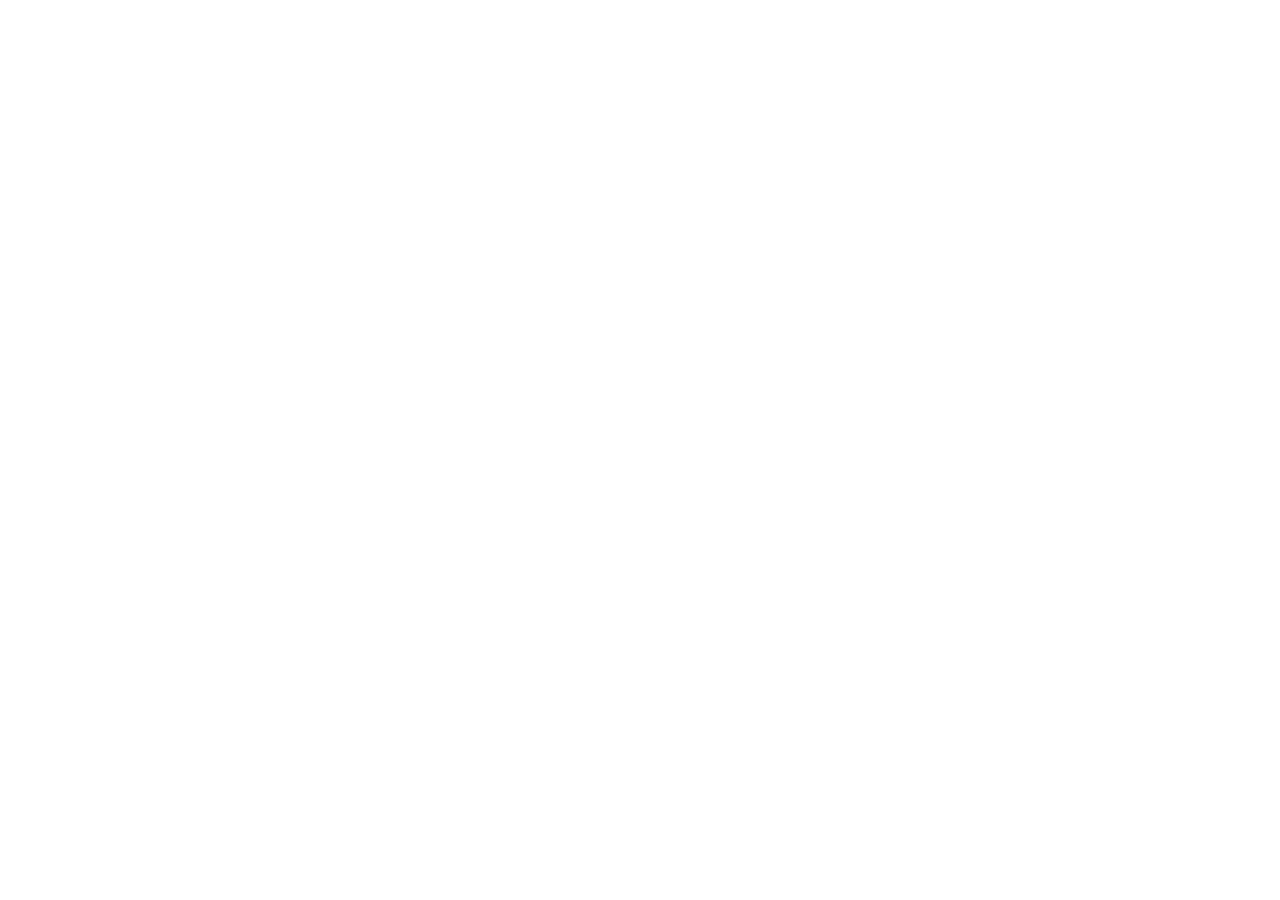
==== index.html @ eb5ae5bf "feat: adiciona arquivos css" ====
<!DOCTYPE html>
<html lang="pt-br">
<head>
    <meta charset="UTF-8">
    <meta name="viewport" content="width=device-width, initial-scale=1.0">

    <link rel="stylesheet" href="./css/reset.css">
    <link rel="stylesheet" href="./css/base.css">
    <link rel="stylesheet" href="./css/layout.css">

    <title>SintaxWear | E-commerce de Tênis</title>
</head>
<body>

    <!-- Header: Logo e Navegação -->
    <header class="site-header">
    </header>

    <main class="main-content">
        <!-- Seção Hero: Impacto inicial e Banner -->
        <section class="hero-section">
            <!-- Conteúdo do Hero -->
        </section>

        <!-- Seção de Categorias: Filtragem por tipo de tênis -->
        <section class="categories-section">
            <!-- Cards de Categorias -->
        </section>

        <!-- Grid de Produtos: Vitrine de destaques -->
        <section class="product-showcase">
            <!-- Grid de Produtos -->
        </section>
    </main>

    <!-- Footer: Contatos e Links Úteis -->
    <footer class="main-footer">
    </footer>

</body>
</html>
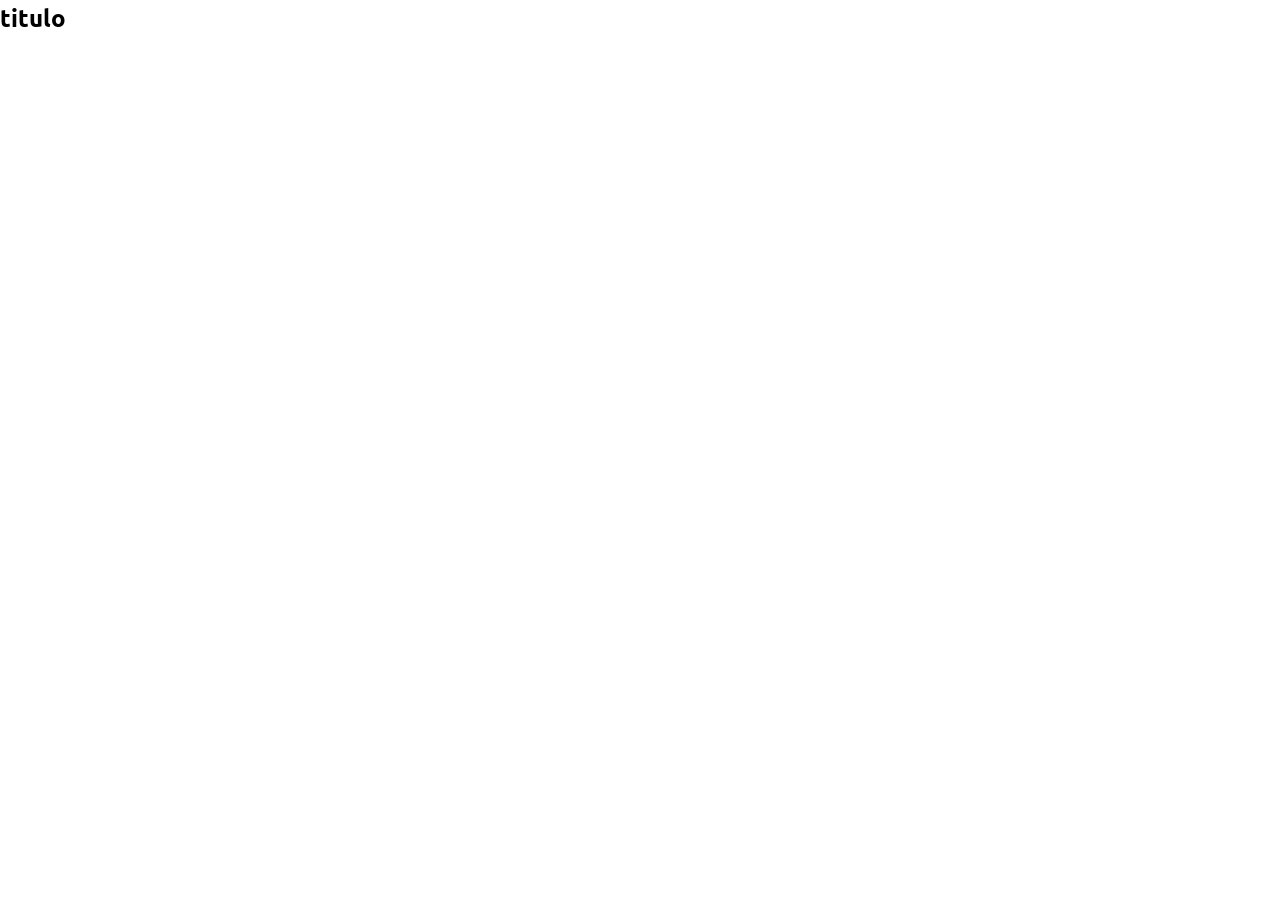
==== commit a6409201: "feat: adiciona CSS de variáveis e fonte Ubuntu" ====
--- a/index.html
+++ b/index.html
@@ -5,6 +5,7 @@
     <meta name="viewport" content="width=device-width, initial-scale=1.0">
 
     <link rel="stylesheet" href="./css/reset.css">
+    <link rel="stylesheet" href="./css/variables.css">
     <link rel="stylesheet" href="./css/base.css">
     <link rel="stylesheet" href="./css/layout.css">
 
@@ -20,6 +21,7 @@
         <!-- Seção Hero: Impacto inicial e Banner -->
         <section class="hero-section">
             <!-- Conteúdo do Hero -->
+             <h1>titulo</h1>
         </section>
 
         <!-- Seção de Categorias: Filtragem por tipo de tênis -->
--- a/css/variables.css
+++ b/css/variables.css
@@ -0,0 +1,5 @@
+@import url('https://fonts.googleapis.com/css2?family=Ubuntu:ital,wght@0,300;0,400;0,500;0,700;1,300;1,400;1,500;1,700&display=swap');
+
+:root{
+    --fonte-principal: 'Ubuntu', sans-serif;
+}
--- a/css/base.css
+++ b/css/base.css
@@ -0,0 +1,4 @@
+/* base.css */
+body {
+    font-family: var(--fonte-principal);
+}
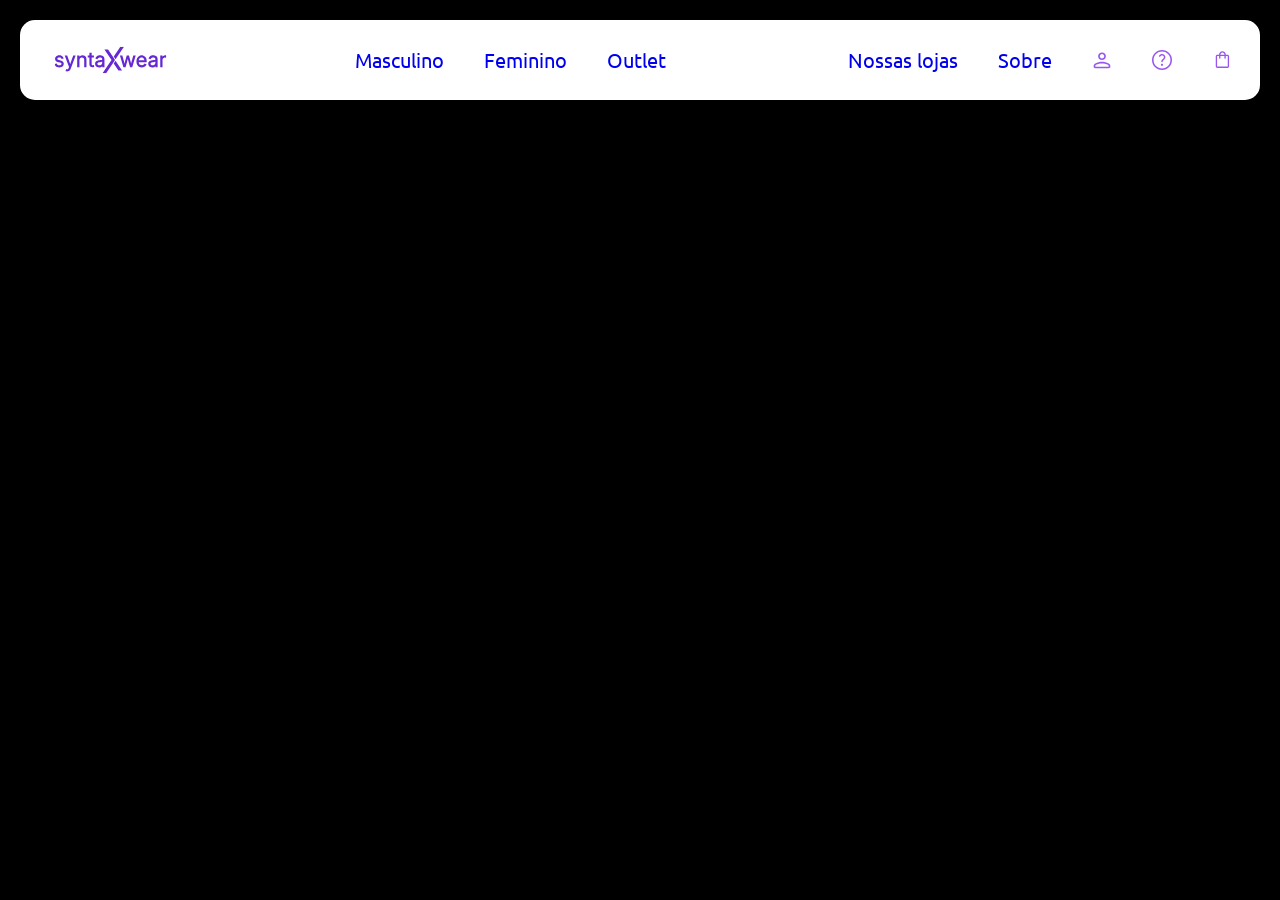
==== commit ef19a44a: "feat: adiciona header com estilização desktop" ====
--- a/index.html
+++ b/index.html
@@ -1,5 +1,6 @@
 <!DOCTYPE html>
 <html lang="pt-br">
+
 <head>
     <meta charset="UTF-8">
     <meta name="viewport" content="width=device-width, initial-scale=1.0">
@@ -8,20 +9,53 @@
     <link rel="stylesheet" href="./css/variables.css">
     <link rel="stylesheet" href="./css/base.css">
     <link rel="stylesheet" href="./css/layout.css">
+    <link rel="stylesheet" href="./css/components/header.css">
 
-    <title>SintaxWear | E-commerce de Tênis</title>
+    <title>SintaxWear Tênis e Sneakers Online</title>
 </head>
+
 <body>
 
     <!-- Header: Logo e Navegação -->
-    <header class="site-header">
+    <header class="header">
+        <h1 class="logo">
+            <a href="/" title="SintaxWear Tênis e Sneakers Online">
+                <img src="./images/logo/logo.svg" alt="SintaxWear Tênis e Sneakers Online">
+            </a>
+        </h1>
+
+        <nav class="nav-center" aria-label="Categorias Principais">
+            <ul>
+                <li><a href="#">Masculino</a></li>
+                <li><a href="#">Feminino</a></li>
+                <li><a href="#">Outlet</a></li>
+            </ul>
+        </nav>
+
+        <nav class="nav-right" aria-label="Acesso rápido">
+            <ul>
+                <li><a href="#">Nossas lojas</a></li>
+                <li><a href="#">Sobre</a></li>
+                <li><a href="#" title="Minha Conta" class="icon-link">
+                        <img src="./images/icons/user.svg" alt="Minha Conta">
+                    </a>
+                </li>
+                <li><a href="#" title="Ajuda" class="icon-link">
+                        <img src="./images/icons/help.svg" alt="Ajuda">
+                    </a>
+                </li>
+                <li><a href="#" title="Carrinho de Compras" class="icon-link">
+                        <img src="./images/icons/bag.svg" alt="Carrinho">
+                    </a>
+                </li>
+            </ul>
+        </nav>
     </header>
 
     <main class="main-content">
         <!-- Seção Hero: Impacto inicial e Banner -->
         <section class="hero-section">
             <!-- Conteúdo do Hero -->
-             <h1>titulo</h1>
         </section>
 
         <!-- Seção de Categorias: Filtragem por tipo de tênis -->
@@ -40,4 +74,5 @@
     </footer>
 
 </body>
+
 </html>
--- a/css/variables.css
+++ b/css/variables.css
@@ -2,4 +2,5 @@
 
 :root{
     --fonte-principal: 'Ubuntu', sans-serif;
+    color: #333333;
 }
--- a/css/base.css
+++ b/css/base.css
@@ -1,4 +1,5 @@
 /* base.css */
 body {
     font-family: var(--fonte-principal);
+    background-color: #000000;
 }
--- a/css/components/header.css
+++ b/css/components/header.css
@@ -0,0 +1,54 @@
+/* header.css */
+.header {
+    /* gerar o efeito do menu estar sobreposto ao banner. */
+    position: fixed;
+    /* Centralizar o  menu horizontalmente */
+    top: 20px;
+    left: 50%;
+    transform: translate(-50%);
+    /* Dando uma largura para o menu, ele ocupa 100% da largura da tela, mas com um recuo de 20px em cada lado, totalizando 40px de acordo como o figma. */
+    width: calc(100% - 40px);
+    border-radius: 15px;
+    /* Quando utilizamos o position é interessante usar o z-index para garantir que o elemento fique acima dos outros elementos da página, evitando que ele seja ocultado por outros elementos. O eixo z é a profundidade. */
+    z-index: 999;
+    display: flex;
+    justify-content: space-between;
+    align-items: center;
+    padding: 20px 28px;
+    background-color: #ffffff;
+}
+
+.logo img {
+    height: 40px;
+}
+
+.nav-center ul {
+    list-style: none;
+    display: flex;
+    gap: 2.5rem;
+}
+
+.nav-center a,
+.nav-right a {
+    font-size: 1.25rem;
+}
+
+.nav-center a:hover,
+.nav-right a:hover {
+    color: #7c3aed;
+}
+
+.nav-right ul {
+    display: flex;
+    align-items: center;
+    gap: 2.5rem;
+}
+
+.nav-right img {
+    height: 20px;
+}
+
+
+.nav-right a:hover img {
+    opacity: 0.7;
+}
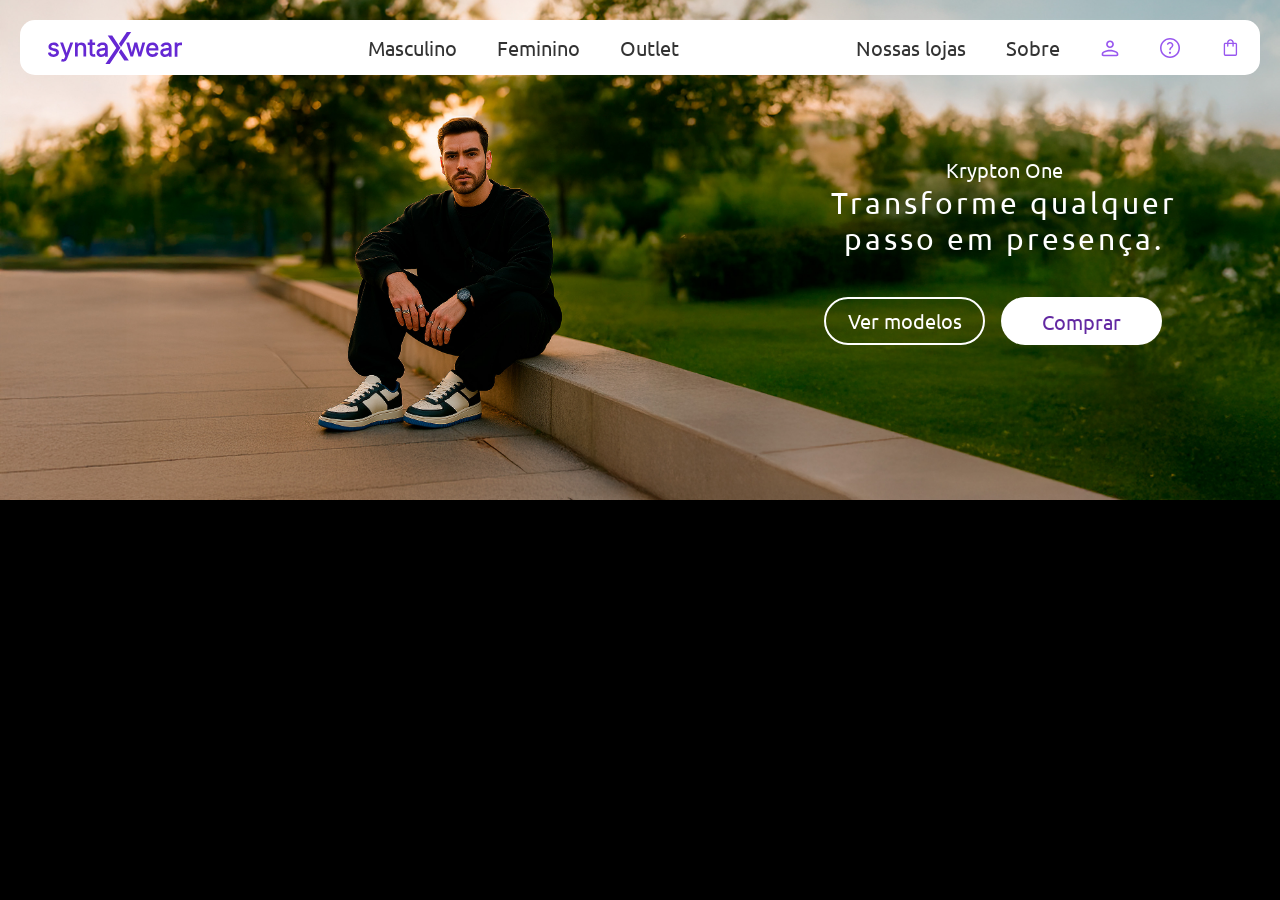
==== commit f75ae504: "feat: adiciona o hero na página" ====
--- a/index.html
+++ b/index.html
@@ -10,6 +10,7 @@
     <link rel="stylesheet" href="./css/base.css">
     <link rel="stylesheet" href="./css/layout.css">
     <link rel="stylesheet" href="./css/components/header.css">
+    <link rel="stylesheet" href="./css/components/hero.css">
 
     <title>SintaxWear Tênis e Sneakers Online</title>
 </head>
@@ -55,7 +56,19 @@
     <main class="main-content">
         <!-- Seção Hero: Impacto inicial e Banner -->
         <section class="hero-section">
-            <!-- Conteúdo do Hero -->
+            <div class="hero-overlay">
+                <!-- Conteúdo do Hero -->
+                <div class="hero-content">
+                    <span class="hero-subtitle">Krypton One</span>
+                    <h2 class="hero-title">Transforme qualquer passo em presença.</h2>
+                    <div class="hero-buttons">
+                        <!-- A classe btn-outline é para o botão que não está transparente. -->
+                        <a class="btn btn-outline" href="#">Ver modelos</a>
+                        <!-- A classe btn-filled é para o botão que está preenchido com a cor branca(ou outra cor). -->
+                        <a class="btn btn-filled" href="#">Comprar</a>
+                    </div>
+                </div>
+            </div>
         </section>
 
         <!-- Seção de Categorias: Filtragem por tipo de tênis -->
--- a/css/components/header.css
+++ b/css/components/header.css
@@ -14,12 +14,12 @@
     display: flex;
     justify-content: space-between;
     align-items: center;
-    padding: 20px 28px;
+    padding: 0.225rem 1.25rem;
     background-color: #ffffff;
 }
 
 .logo img {
-    height: 40px;
+    height: 48px;
 }
 
 .nav-center ul {
@@ -31,6 +31,7 @@
 .nav-center a,
 .nav-right a {
     font-size: 1.25rem;
+    color: #333333;
 }
 
 .nav-center a:hover,
--- a/css/components/hero.css
+++ b/css/components/hero.css
@@ -0,0 +1,68 @@
+/* hero.css */
+.hero-section {
+    background: url(../../images/banners/hero.jpg) no-repeat center;
+    background-size: cover;
+
+    height: 500px;
+    position: relative;
+}
+
+.hero-overlay {
+    width: 100%;
+    height: 100%;
+    display: flex;
+    align-items: center;
+    justify-content:  flex-end;
+    padding: 0 6rem;
+}
+
+.hero-content {
+    color: #ffffff;
+    max-width: 360px;
+    text-align: center;
+}
+
+.hero-buttons {
+    display: flex;
+    gap: 16px;
+}
+
+.hero-content .hero-title {
+    font-size: 1.87rem;
+    margin-bottom: 40px;
+    font-weight: 400;
+    line-height: 36px;
+    letter-spacing: 3px;
+}
+
+.hero-content .hero-subtitle {
+    font-size: 1.25rem;
+    font-weight: 400;
+}
+
+.btn {
+    font-size: 1.25rem;
+    width: 161px;
+    height: 48px;
+    border-radius: 25px;
+    color: #ffffff;
+    font-weight: 400;
+    padding: 10px 20px;
+    transition: background-color 0.3s, border 0.3s;
+}
+
+.btn-outline {
+    background-color: transparent;
+    border: 2px solid #ffffff;
+    line-height: 23px;
+}
+
+.btn-filled {
+    background-color: #ffffff;
+    color: #6329a2;
+}
+
+.btn:hover {
+    background-color: #6329a2;
+    color: #ffffff;
+    border-color: #6329a2;
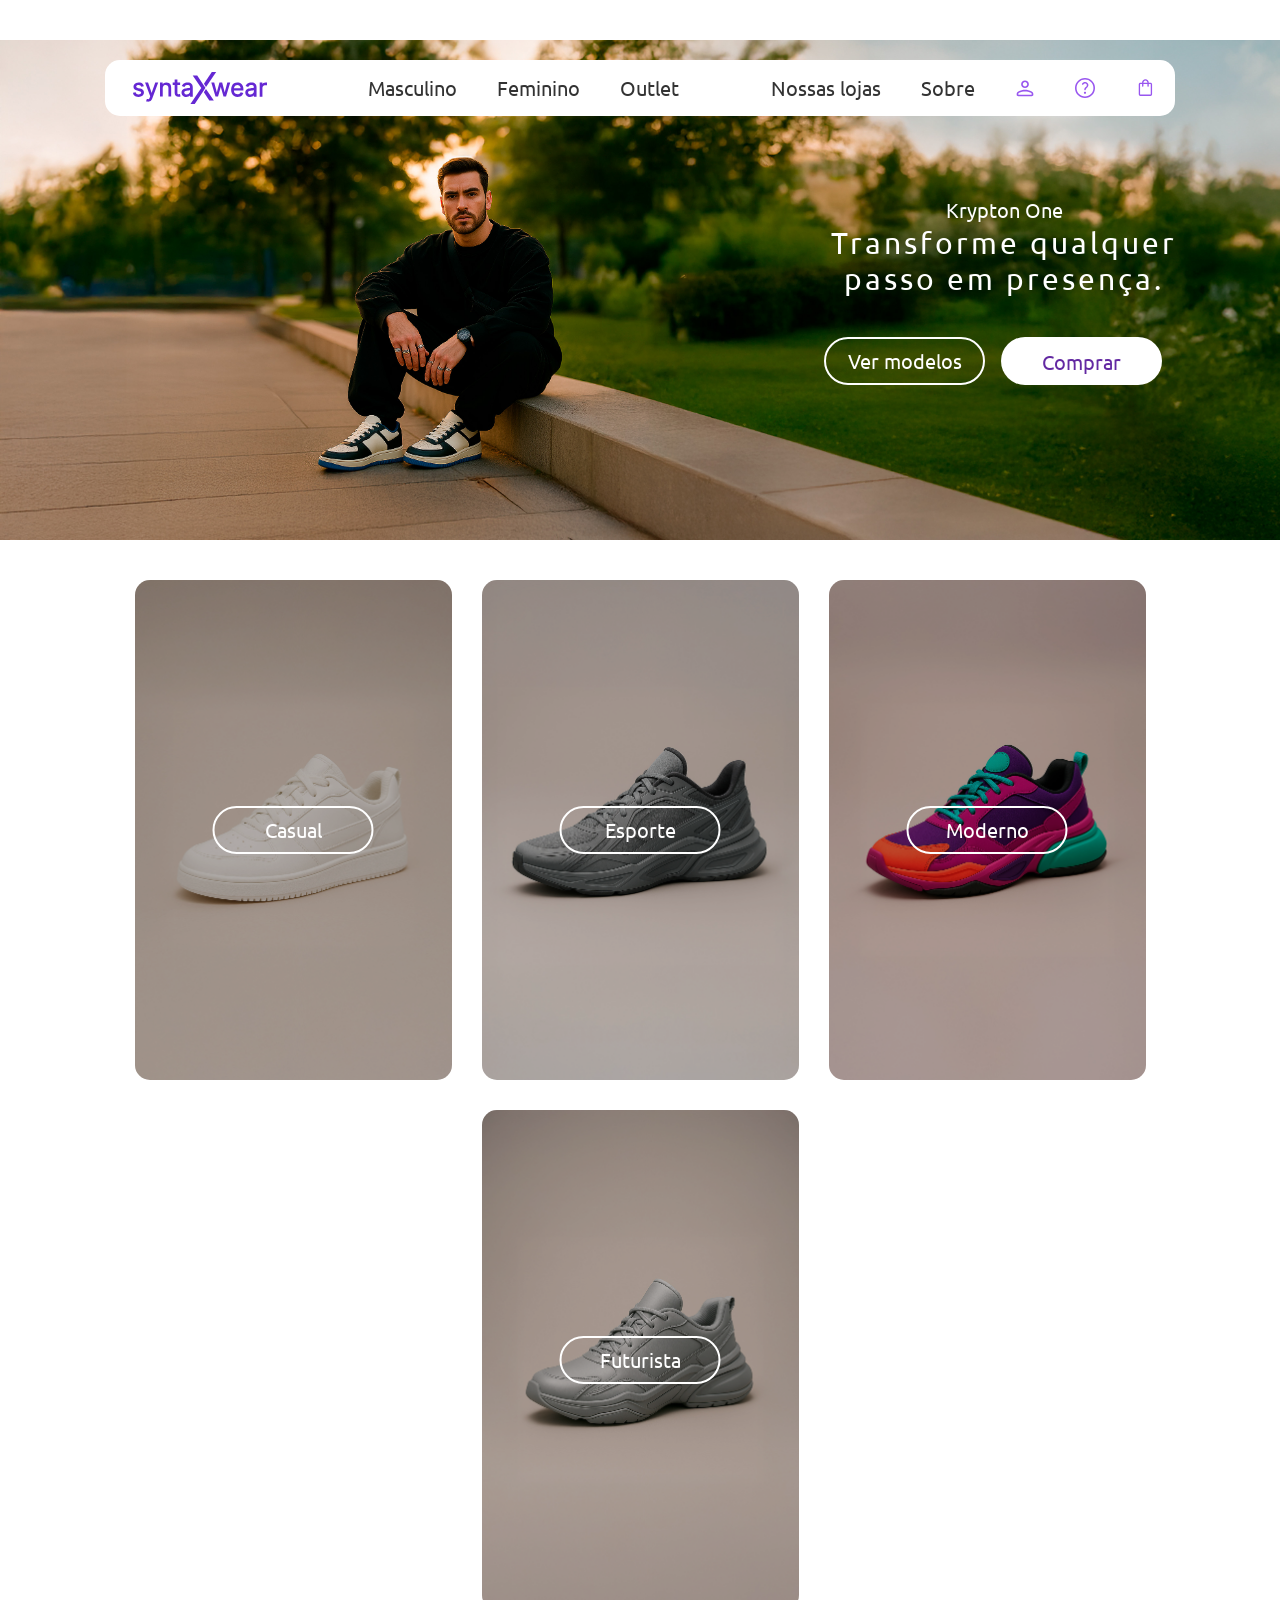
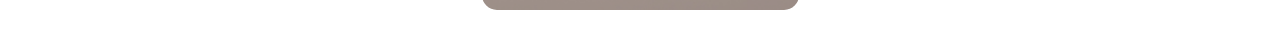
==== commit 8a277101: "feat: adiciona seção de categorias" ====
--- a/index.html
+++ b/index.html
@@ -4,15 +4,18 @@
 <head>
     <meta charset="UTF-8">
     <meta name="viewport" content="width=device-width, initial-scale=1.0">
+    <title>SintaxWear Tênis e Sneakers Online</title>
+    <meta name="description"
+        content="Compre os melhores tênis e sneakers online na SintaxWear. Encontre os lançamentos mais quentes, ofertas exclusivas e uma variedade de estilos para todos os gostos. Sua jornada para o par perfeito começa aqui!">
 
     <link rel="stylesheet" href="./css/reset.css">
     <link rel="stylesheet" href="./css/variables.css">
     <link rel="stylesheet" href="./css/base.css">
     <link rel="stylesheet" href="./css/layout.css">
+
     <link rel="stylesheet" href="./css/components/header.css">
     <link rel="stylesheet" href="./css/components/hero.css">
-
-    <title>SintaxWear Tênis e Sneakers Online</title>
+    <link rel="stylesheet" href="./css/components/product-category.css">
 </head>
 
 <body>
@@ -74,6 +77,30 @@
         <!-- Seção de Categorias: Filtragem por tipo de tênis -->
         <section class="categories-section">
             <!-- Cards de Categorias -->
+            <div class="category-card casual">
+                <a href="#" class="category-link">
+                    <span class="overlay"></span>
+                    <span class="category-name btn btn-outline">Casual</span>
+                </a>
+            </div>
+            <div class="category-card esporte">
+                <a href="#" class="category-link">
+                    <span class="overlay"></span>
+                    <span class="category-name btn btn-outline">Esporte</span>
+                </a>
+            </div>
+            <div class="category-card moderno">
+                <a href="#" class="category-link">
+                    <span class="overlay"></span>
+                    <span class="category-name btn btn-outline">Moderno</span>
+                </a>
+            </div>
+            <div class="category-card futurista">
+                <a href="#" class="category-link">
+                    <span class="overlay"></span>
+                    <span class="category-name btn btn-outline">Futurista</span>
+                </a>
+            </div>
         </section>
 
         <!-- Grid de Produtos: Vitrine de destaques -->
--- a/css/base.css
+++ b/css/base.css
@@ -1,5 +1,39 @@
 /* base.css */
 body {
     font-family: var(--fonte-principal);
-    background-color: #000000;
+    background-color: #ffffff;
+}
+
+main{
+    padding: 2.5rem 0 0;
+    max-width: 1360px;
+    margin: 0 auto;
+}
+
+.btn {
+    font-size: 1.25rem;
+    width: 161px;
+    height: 48px;
+    border-radius: 25px;
+    color: #ffffff;
+    font-weight: 400;
+    padding: 10px 20px;
+    transition: background-color 0.3s, border 0.3s;
+}
+
+.btn-outline {
+    background-color: transparent;
+    border: 2px solid #ffffff;
+    line-height: 23px;
+}
+
+.btn-filled {
+    background-color: #ffffff;
+    color: #6329a2;
+}
+
+.btn:hover {
+    background-color: #6329a2;
+    color: #ffffff;
+    border-color: #6329a2;
 }
--- a/css/components/header.css
+++ b/css/components/header.css
@@ -3,18 +3,18 @@
     /* gerar o efeito do menu estar sobreposto ao banner. */
     position: fixed;
     /* Centralizar o  menu horizontalmente */
-    top: 20px;
+    top: 60px;
     left: 50%;
     transform: translate(-50%);
     /* Dando uma largura para o menu, ele ocupa 100% da largura da tela, mas com um recuo de 20px em cada lado, totalizando 40px de acordo como o figma. */
-    width: calc(100% - 40px);
+    width: calc(100% - 210px);
     border-radius: 15px;
     /* Quando utilizamos o position é interessante usar o z-index para garantir que o elemento fique acima dos outros elementos da página, evitando que ele seja ocultado por outros elementos. O eixo z é a profundidade. */
     z-index: 999;
     display: flex;
     justify-content: space-between;
     align-items: center;
-    padding: 0.225rem 1.25rem;
+    padding: 0.265rem 1.25rem;
     background-color: #ffffff;
 }
 
--- a/css/components/hero.css
+++ b/css/components/hero.css
@@ -38,31 +38,4 @@
 .hero-content .hero-subtitle {
     font-size: 1.25rem;
     font-weight: 400;
-}
-
-.btn {
-    font-size: 1.25rem;
-    width: 161px;
-    height: 48px;
-    border-radius: 25px;
-    color: #ffffff;
-    font-weight: 400;
-    padding: 10px 20px;
-    transition: background-color 0.3s, border 0.3s;
-}
-
-.btn-outline {
-    background-color: transparent;
-    border: 2px solid #ffffff;
-    line-height: 23px;
-}
-
-.btn-filled {
-    background-color: #ffffff;
-    color: #6329a2;
-}
-
-.btn:hover {
-    background-color: #6329a2;
-    color: #ffffff;
-    border-color: #6329a2;+}
--- a/css/components/product-category.css
+++ b/css/components/product-category.css
@@ -0,0 +1,55 @@
+/* product-category.css */
+.categories-section{
+    background-color: #ffffff;
+    padding-top: 40px;
+    padding-bottom: 40px;
+    display: flex;
+    flex-wrap: wrap;
+    justify-content: center;
+    gap:30px;
+}
+
+.category-card{
+    position: relative;
+    width: 317px;
+    height: 500px;
+    border-radius: 15px;
+    overflow: hidden;
+}
+
+.overlay{
+    position: absolute;
+    inset: 0;
+    background-color: rgba(0, 0, 0, 0.25);
+    z-index: 1;
+}
+
+.category-name{
+    position: absolute;
+    left: 50%;
+    top: 50%;
+    transform: translate(-50%, -50%);
+    z-index: 2;
+    font-size: 1.25rem;
+    text-align: center;
+}
+
+.casual{
+    background: url(../../images/products/casual.jpg) no-repeat center;
+    background-size: cover;
+}
+
+.moderno{
+    background: url(../../images/products/moderno.jpg) no-repeat center;
+    background-size: cover;
+}
+
+.esporte{
+    background: url(../../images/products/esporte.jpg) no-repeat center;
+    background-size: cover;
+}
+
+.futurista{
+    background: url(../../images/products/futurista.jpg) no-repeat center;
+    background-size: cover;
+}
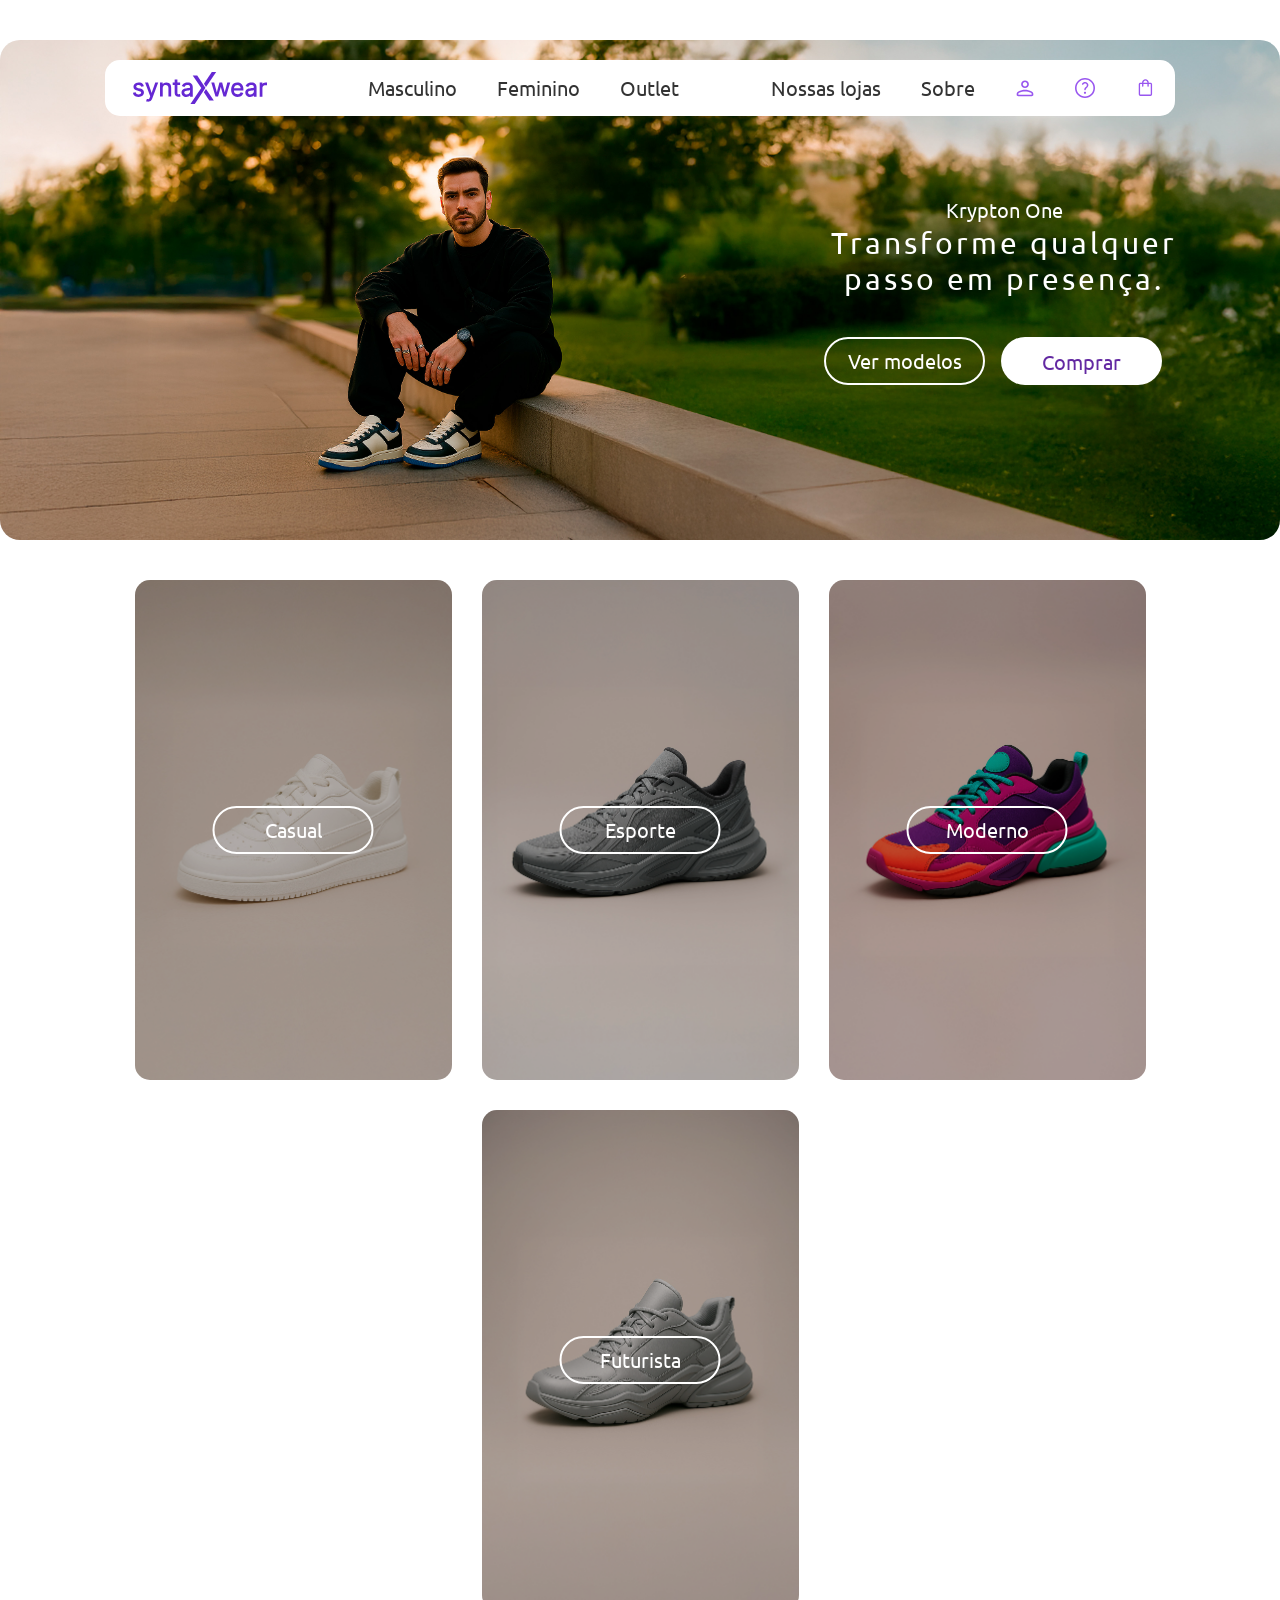
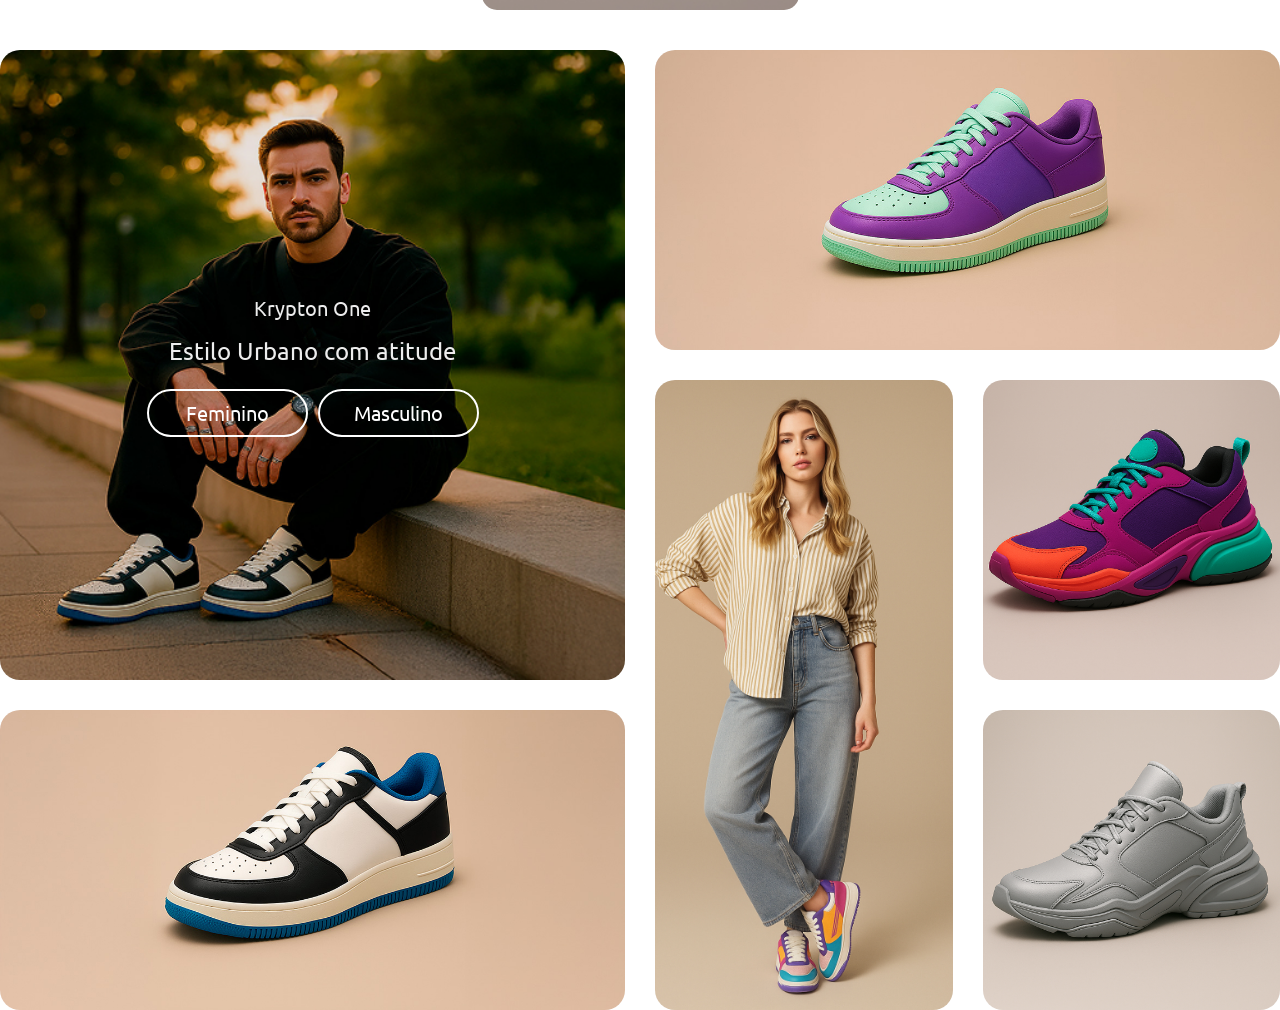
==== commit 92be13b6: "feat: adiciona seção de grid de produtos" ====
--- a/index.html
+++ b/index.html
@@ -16,6 +16,7 @@
     <link rel="stylesheet" href="./css/components/header.css">
     <link rel="stylesheet" href="./css/components/hero.css">
     <link rel="stylesheet" href="./css/components/product-category.css">
+    <link rel="stylesheet" href="css/components/product-grid.css">
 </head>
 
 <body>
@@ -56,7 +57,7 @@
         </nav>
     </header>
 
-    <main class="main-content">
+    <main>
         <!-- Seção Hero: Impacto inicial e Banner -->
         <section class="hero-section">
             <div class="hero-overlay">
@@ -103,9 +104,23 @@
             </div>
         </section>
 
-        <!-- Grid de Produtos: Vitrine de destaques -->
-        <section class="product-showcase">
-            <!-- Grid de Produtos -->
+        <!-- Products Grid -->
+        <section class="grid-section">
+            <div class="card highlight">
+                <div class="top1-content">
+                    <h3 class="card-title">Krypton One</h3>
+                    <p class="card-subtitle">Estilo Urbano com atitude</p>
+                    <div class="cta-group">
+                        <a href="#" class="btn btn-outline">Feminino</a>
+                        <a href="#" class="btn btn-outline">Masculino</a>
+                    </div>
+                </div>
+            </div>
+            <div class="card sneaker-purple"></div>
+            <div class="card model"></div>
+            <div class="card sneaker-color"></div>
+            <div class="card sneaker-white"></div>
+            <div class="card sneaker-silver"></div>
         </section>
     </main>
 
--- a/css/components/hero.css
+++ b/css/components/hero.css
@@ -5,6 +5,7 @@
 
     height: 500px;
     position: relative;
+    border-radius: 20px;
 }
 
 .hero-overlay {
--- a/css/components/product-category.css
+++ b/css/components/product-category.css
@@ -30,7 +30,6 @@
     top: 50%;
     transform: translate(-50%, -50%);
     z-index: 2;
-    font-size: 1.25rem;
     text-align: center;
 }
 
--- a/css/components/product-grid.css
+++ b/css/components/product-grid.css
@@ -0,0 +1,78 @@
+/* product grid.css */
+
+.card{
+    background-position: center;
+    background-size: cover;
+    background-repeat: no-repeat;
+    position: relative;
+    border-radius: 20px;
+    overflow: hidden;
+}
+
+.highlight{
+    grid-area: highlight;
+    background-image: url(../../images/products/card_imagem.jpg);
+}
+
+.sneaker-purple{
+    grid-area: sneaker-purple;
+    background-image: url(../../images/products/roxo-verde-grid.jpg);
+}
+
+.model{
+    grid-area: model;
+    background-image: url(../../images/products/modelo-femino.jpg);
+}
+
+.sneaker-color{
+    grid-area: sneaker-color;
+    background-image: url(../../images/products/futurista-grid.jpg);
+}
+
+.sneaker-white{
+    grid-area: sneaker-white;
+    background-image: url(../../images/products/preto-branco-grid.jpg);
+}
+
+.sneaker-silver{
+    grid-area: sneaker-silver;
+    background-image: url(../../images/products/moderno-grid.jpg);
+}
+
+.grid-section{
+    display: grid;
+    grid-template-columns: repeat(4, 1fr);
+    grid-template-rows: repeat(3, 300px);
+    grid-template-areas:
+        "highlight highlight sneaker-purple sneaker-purple"
+        "highlight highlight model sneaker-color"
+        "sneaker-white sneaker-white model sneaker-silver";
+    gap: 30px;
+}
+
+.top1-content{
+    position: absolute;
+    left: 50%;
+    top: 50%;
+    transform: translate(-50%, -50%);
+    text-align: center;
+}
+
+.card-title{
+    color: #EDEDED;
+    font-size: 1.25rem;
+    font-weight: 400;
+    margin-bottom: 10px;
+}
+
+.card-subtitle{
+    color: #EDEDED;
+    font-size: 1.5rem;
+    font-weight: 400;
+    margin-bottom: 20px;
+}
+
+.cta-group{
+    display: flex;
+    gap: 10px;
+}
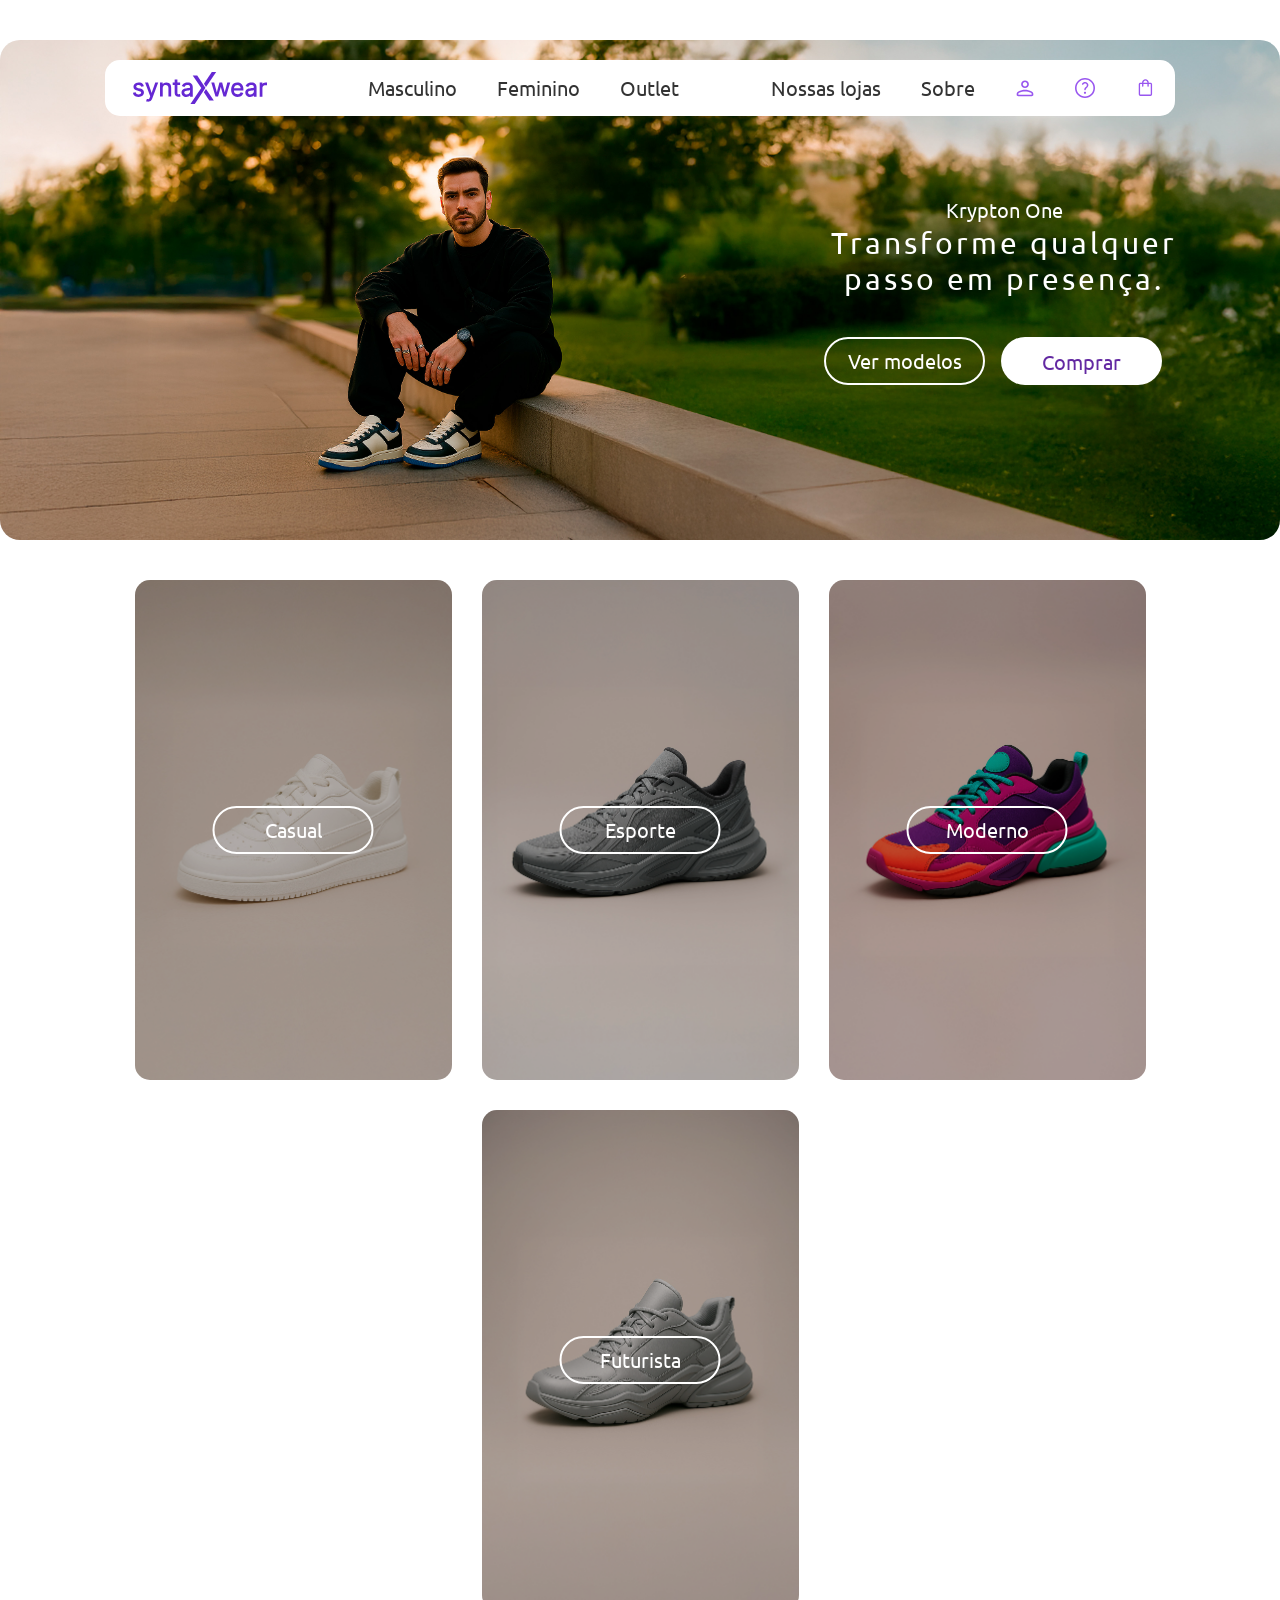
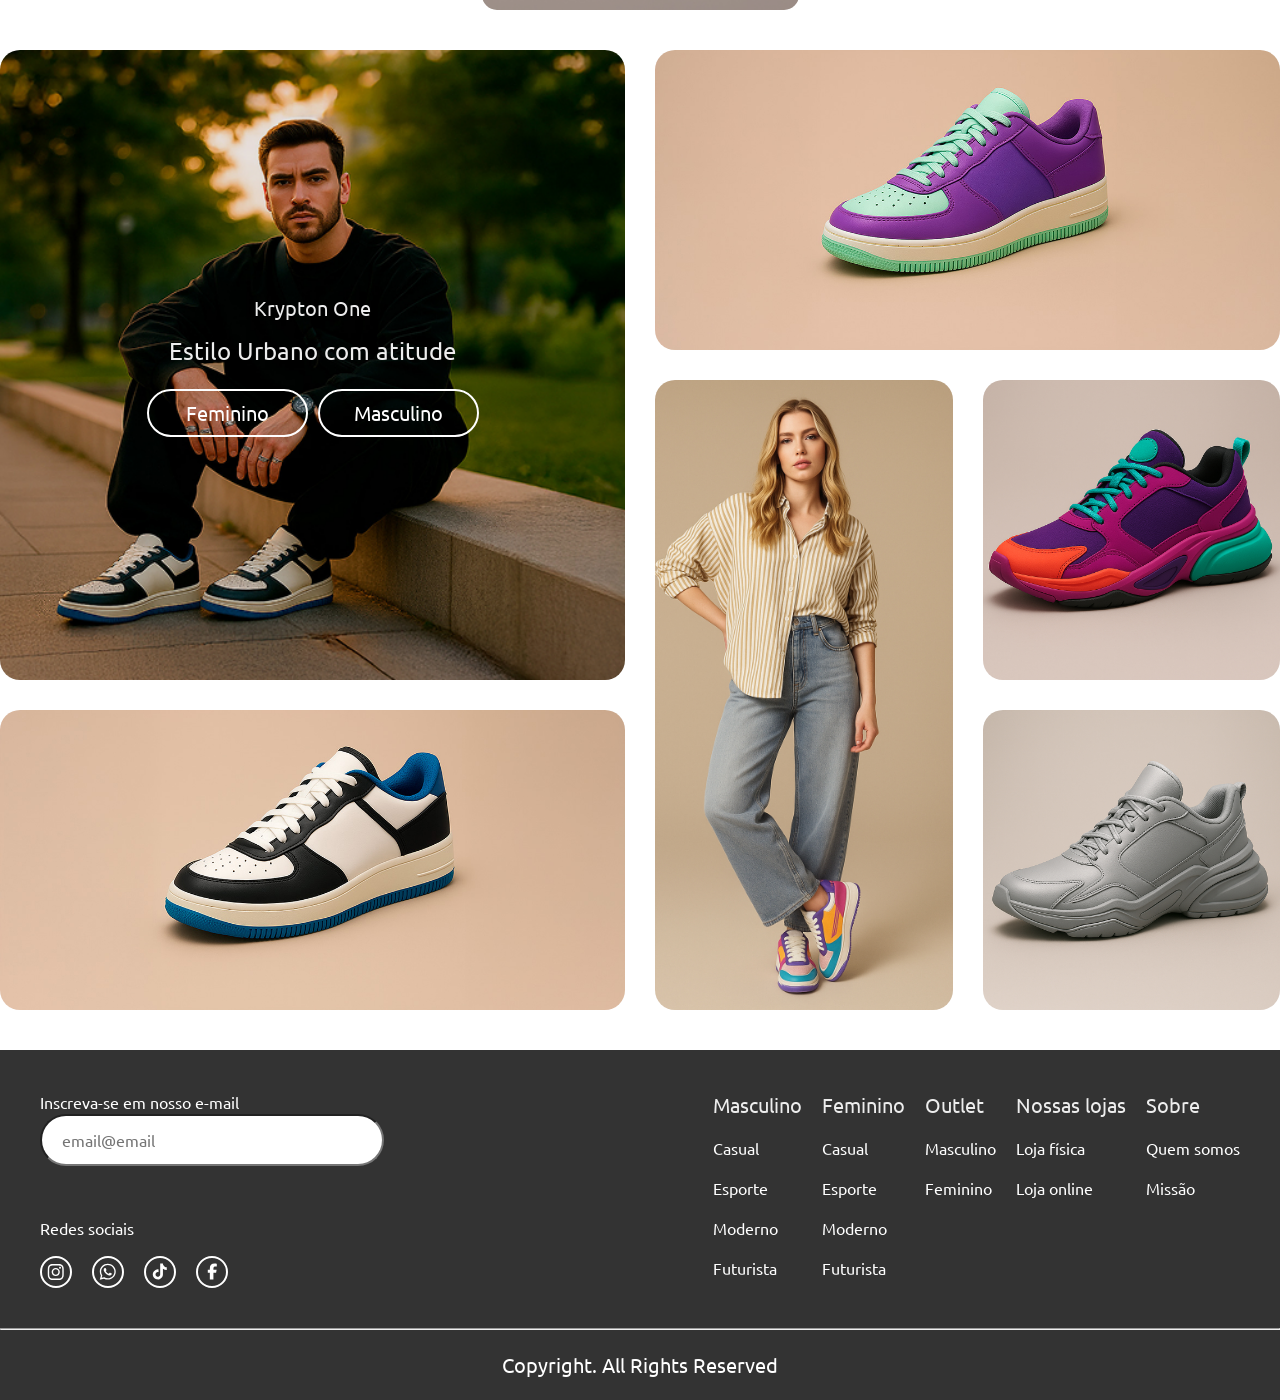
==== commit 6acdbb32: "feat: adiciona o rodapé" ====
--- a/index.html
+++ b/index.html
@@ -16,7 +16,8 @@
     <link rel="stylesheet" href="./css/components/header.css">
     <link rel="stylesheet" href="./css/components/hero.css">
     <link rel="stylesheet" href="./css/components/product-category.css">
-    <link rel="stylesheet" href="css/components/product-grid.css">
+    <link rel="stylesheet" href="./css/components/product-grid.css">
+    <link rel="stylesheet" href="./css/components/footer.css">
 </head>
 
 <body>
@@ -125,7 +126,74 @@
     </main>
 
     <!-- Footer: Contatos e Links Úteis -->
-    <footer class="main-footer">
+    <footer class="site-footer">
+        <div class="footer-content">
+            <div class="footer-right">
+                <form class="newsletter-form">
+                    <label for="newsletter-email">
+                        Inscreva-se em nosso e-mail
+                    </label>
+
+                    <input type="email" id="newsletter-email" placeholder="email@email">
+                </form>
+                <div class="footer-social">
+                    <span>Redes sociais</span>
+                    <ul>
+                        <li><a href="#"><img src="./images/icons/instagram.svg" alt="Instagram"></a></li>
+                        <li><a href="#"><img src="./images/icons/whatsapp.svg" alt="WhatsApp"></a></li>
+                        <li><a href="#"><img src="./images/icons/tiktok.svg" alt="TikTok"></a></li>
+                        <li><a href="#"><img src="./images/icons/facebook.svg" alt="Facebook"></a></li>
+                    </ul>
+                </div>
+            </div>
+            <nav class="footer-nav" id="footer">
+                <ul>
+                    <li class="footer-item">
+                        <strong>Masculino</strong>
+                        <ul>
+                            <li><a href="#">Casual</a></li>
+                            <li><a href="#">Esporte</a></li>
+                            <li><a href="#">Moderno</a></li>
+                            <li><a href="#">Futurista</a></li>
+                        </ul>
+                    </li>
+                    <li class="footer-item">
+                        <strong>Feminino</strong>
+                        <ul>
+                            <li><a href="#">Casual</a></li>
+                            <li><a href="#">Esporte</a></li>
+                            <li><a href="#">Moderno</a></li>
+                            <li><a href="#">Futurista</a></li>
+                        </ul>
+                    </li>
+                    <li class="footer-item">
+                        <strong>Outlet</strong>
+                        <ul>
+                            <li><a href="#">Masculino</a></li>
+                            <li><a href="#">Feminino</a></li>
+                        </ul>
+                    </li>
+                    <li class="footer-item">
+                        <strong>Nossas lojas</strong>
+                        <ul>
+                            <li><a href="#">Loja física</a></li>
+                            <li><a href="#">Loja online</a></li>
+                        </ul>
+                    </li>
+                    <li class="footer-item">
+                        <strong>Sobre</strong>
+                        <ul>
+                            <li><a href="#">Quem somos</a></li>
+                            <li><a href="#">Missão</a></li>
+                        </ul>
+                    </li>
+                </ul>
+            </nav>
+        </div>
+        <hr>
+        <div class="footer-copy">
+            Copyright. All Rights Reserved
+        </div>
     </footer>
 
 </body>
--- a/css/base.css
+++ b/css/base.css
@@ -5,7 +5,7 @@
 }
 
 main{
-    padding: 2.5rem 0 0;
+    padding: 2.5rem 0 2.5rem;
     max-width: 1360px;
     margin: 0 auto;
 }
--- a/css/components/footer.css
+++ b/css/components/footer.css
@@ -0,0 +1,78 @@
+/* footer.css */
+.site-footer{
+    background-color: #333333;
+    color: #ffffff;
+}
+
+.footer-content{
+    max-width: 1360px;
+    margin: 0 auto;
+    padding: 2.5rem;
+    display: flex;
+    justify-content: space-between;
+}
+
+.footer-right{
+    display: flex;
+    flex-direction: column;
+    gap: 3.125rem;
+}
+
+.footer-nav ul{
+    display: flex;
+    gap: 1.25rem;
+}
+
+.footer-nav ul ul{
+    display: flex;
+    flex-direction: column;
+    gap: 1rem;
+}
+
+.footer-nav strong{
+    color: #EDEDED;
+    font-size: 1.25rem;
+    margin-bottom: 1rem;
+    display: block;
+    font-weight: 400;
+}
+
+.footer-nav li a{
+    color: #ffffff;
+}
+
+.footer-nav li a:hover{
+    text-decoration: underline;
+}
+
+.newsletter-form input{
+    border-radius: 30px;
+    color: #aaaaaa;
+    padding: 0.75rem 1.25rem;
+    width: 21.5rem;
+}
+
+.newsletter-form{
+    display: flex;
+    flex-direction: column;
+}
+
+.footer-social span{
+    margin-bottom: 1rem;
+    display: block;
+}
+
+.footer-social ul{
+    display: flex;
+    gap: 1.25rem;
+}
+
+.footer-social li a:hover img{
+    opacity: 0.7;
+}
+
+.footer-copy{
+    font-size: 1.25rem;
+    text-align: center;
+    padding: 1.25rem 0;
+}
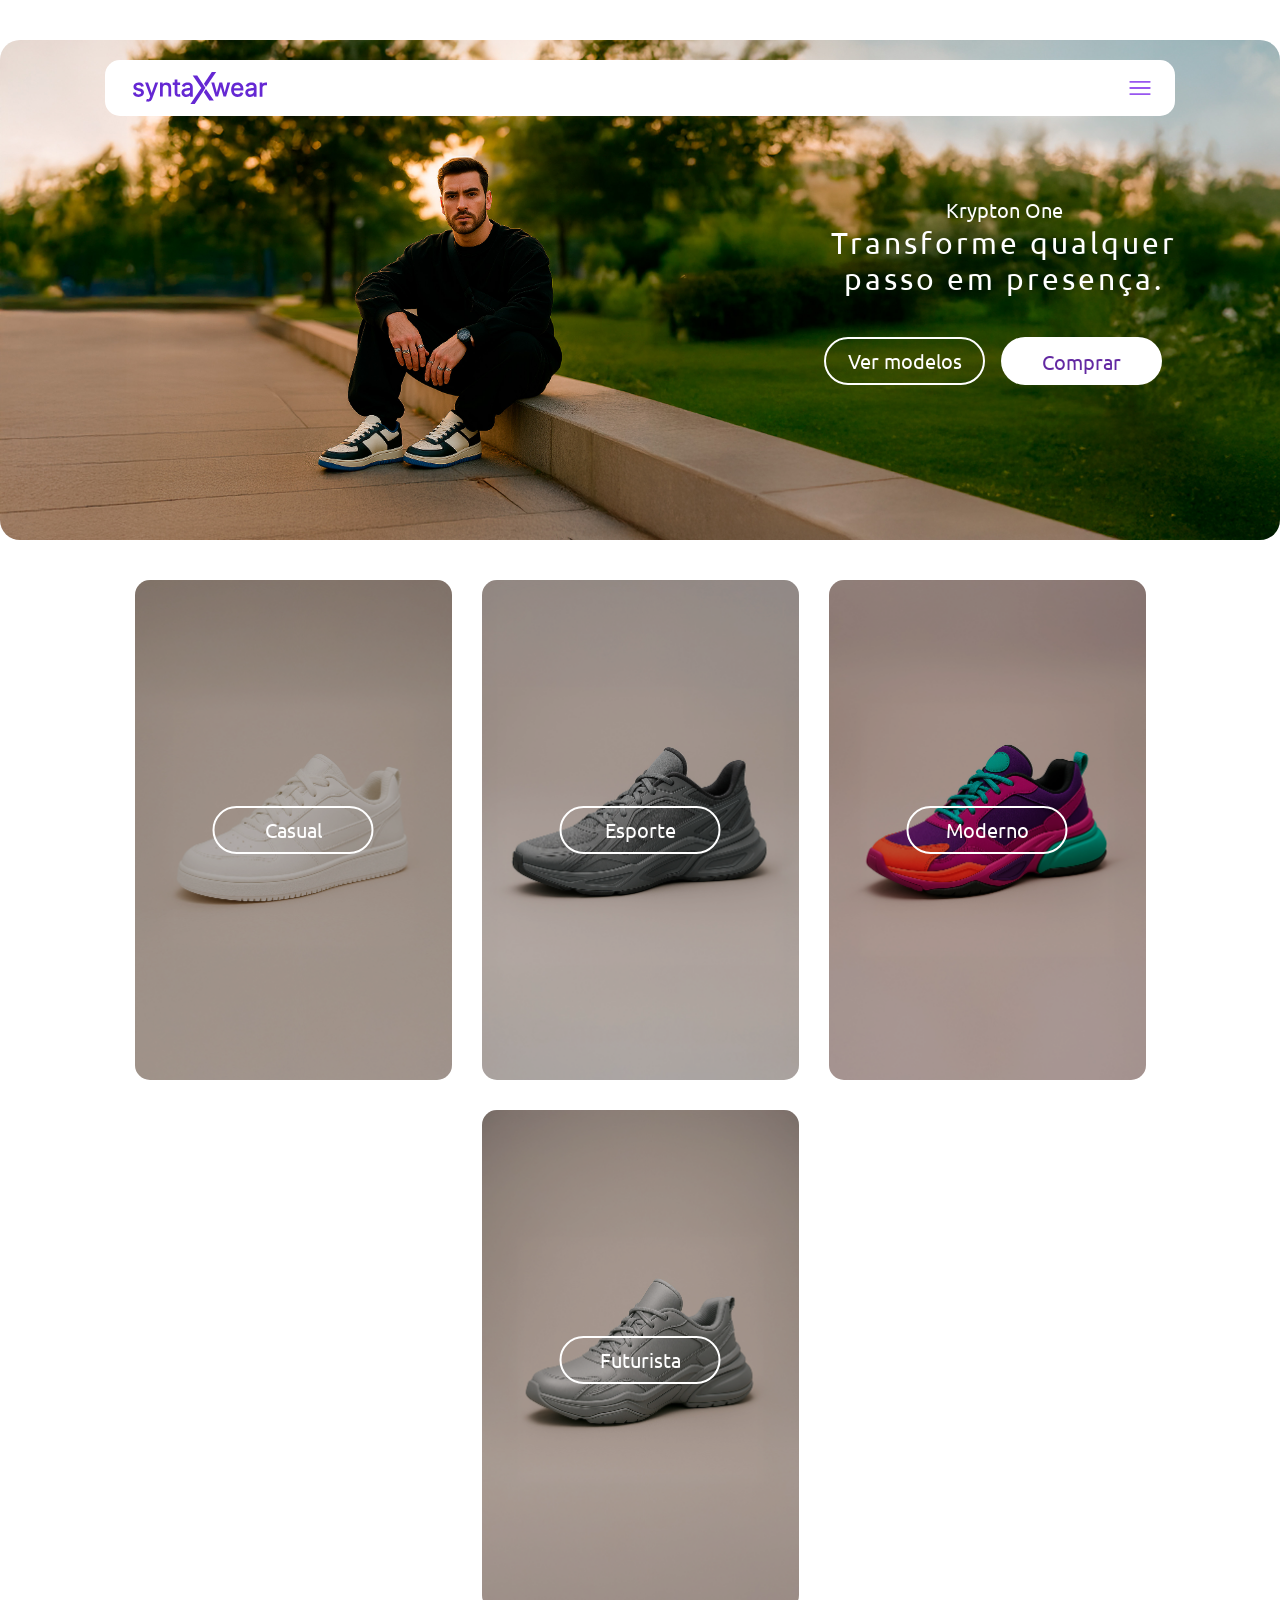
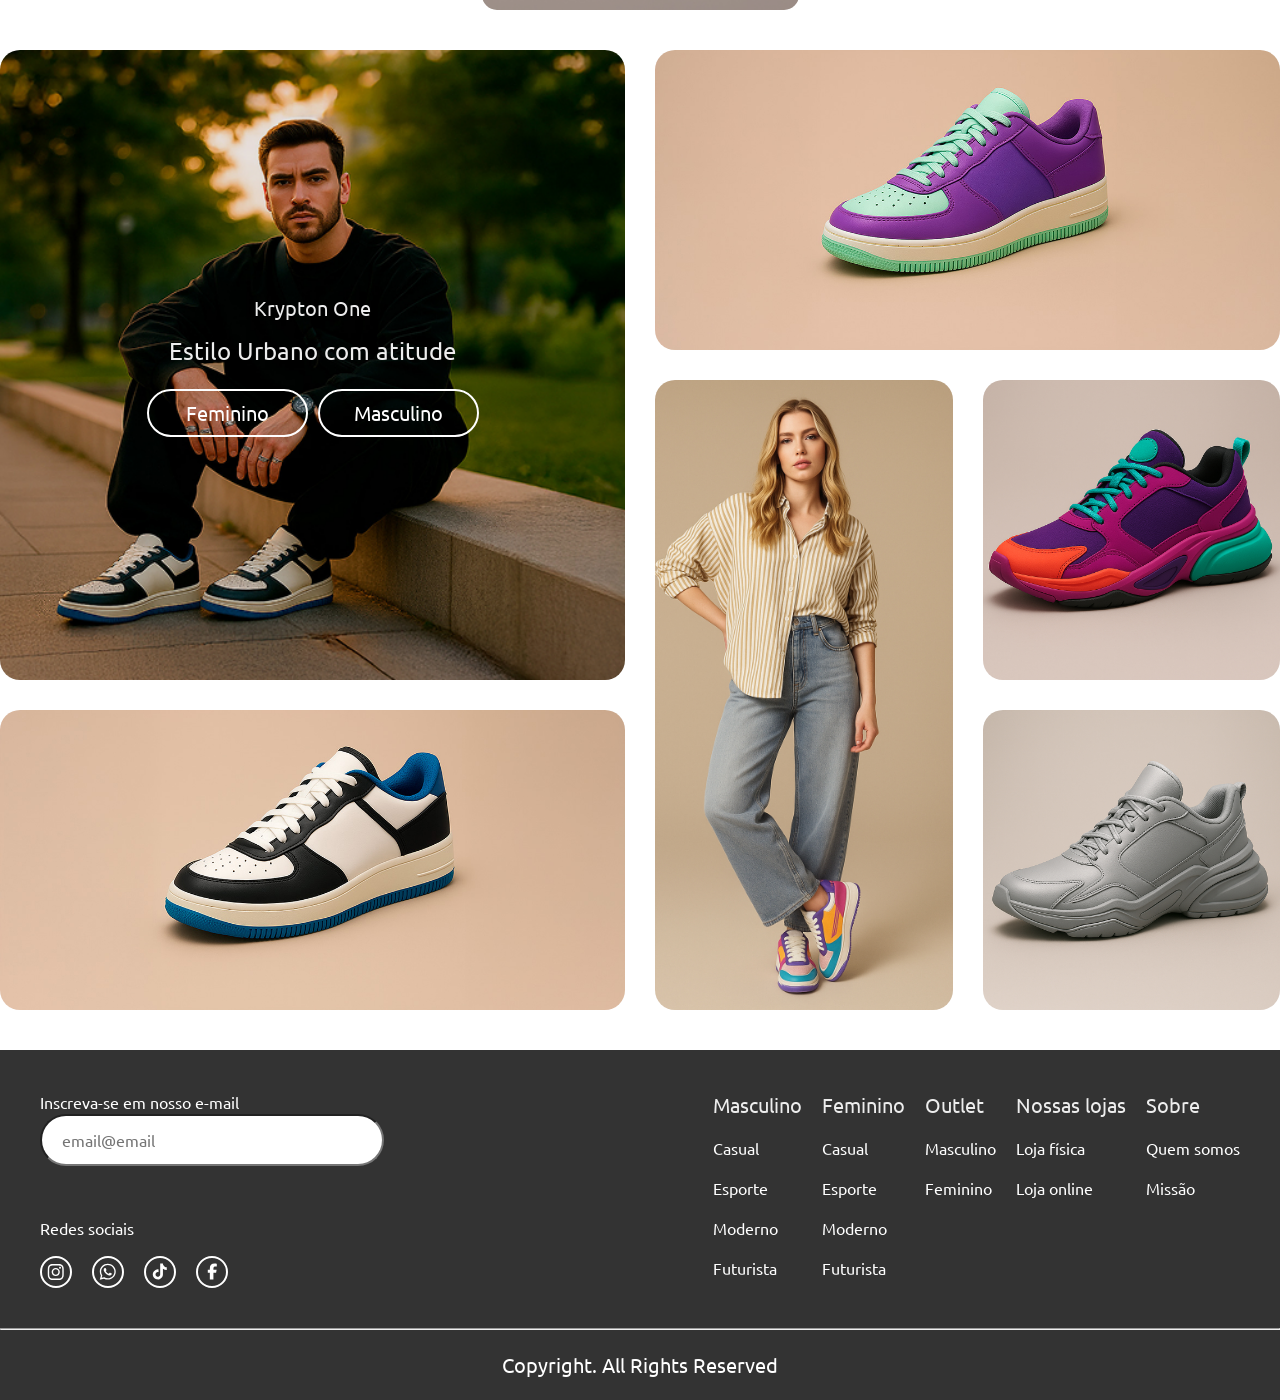
==== commit d53bb4f5: "feat: adiciona responsividade no menu" ====
--- a/index.html
+++ b/index.html
@@ -30,6 +30,12 @@
             </a>
         </h1>
 
+        <input type="checkbox" class="menu-toggle" id="menu-toggle">
+        <label for="menu-toggle" class="menu-icon">
+            <img src="./images/icons/hamburguer.svg" alt="menu mobile">
+        </label>
+
+        <nav class="nav-container">
         <nav class="nav-center" aria-label="Categorias Principais">
             <ul>
                 <li><a href="#">Masculino</a></li>
@@ -56,6 +62,7 @@
                 </li>
             </ul>
         </nav>
+    </nav>
     </header>
 
     <main>
--- a/css/components/header.css
+++ b/css/components/header.css
@@ -52,4 +52,83 @@
 
 .nav-right a:hover img {
     opacity: 0.7;
+}
+
+.nav-container{
+    display: flex;
+    justify-content: space-around;
+    width: 100%;
+    align-items: center;
+}
+
+.menu-toggle{
+    display: none;
+}
+
+.menu-icon{
+    width: 30px;
+    height: 30px;
+    display: none;
+    cursor: pointer;
+    z-index: 1001;
+}
+
+.menu-icon img{
+    width: 100%;
+    height: 100%;
+    transition: opacity 0.3s ease;
+}
+
+.menu-icon img:hover{
+    opacity: 0.7;
+}
+
+@media (max-width: 1280px){
+    .header{
+        width: calc(100% -40px);
+    }
+
+    .menu-icon{
+        display:block;
+    }
+
+    .nav-container{
+        position: fixed;
+        top: 0;
+        right: -100%;
+        width: 200px;
+        flex-direction: column;
+        padding: 80px 20px 20px;
+        background-color: #ffffff;
+        gap: 2rem;
+        transition: right 0.3s ease;
+        align-items: flex-start;
+    }
+
+    .nav-center, .nav-right{
+        text-align: center;
+    }
+
+    .nav-center, .nav-right{
+        width: 100%;
+        text-align: center;
+    }
+
+    .nav-center ul, .nav-right ul{
+        flex-direction: column;
+        gap: 1.5rem;
+        width: 100%;
+    }
+
+    .nav-center a, .nav-right a{
+        width: 100%;
+        border-bottom: 1px solid #eeeeee;
+        padding: 0.3rem 0;
+        font-size: 1rem;
+        display: block;
+    }
+
+    .menu-toggle:checked ~ .nav-container{
+        right: 0;
+    }
 }
